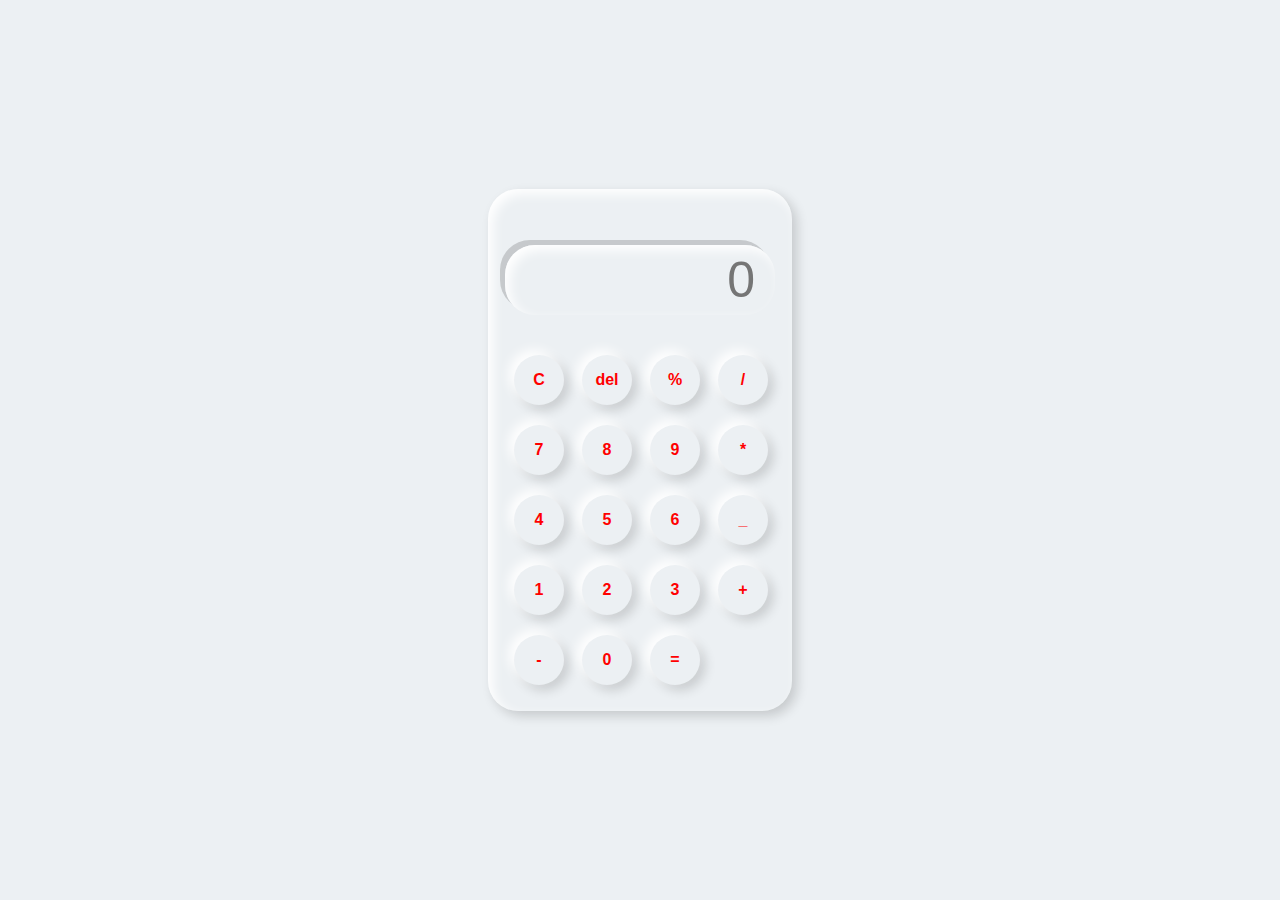
==== calculator.html @ 424ee86a "Rename html+js to calculator.html" ====
<!DOCTYPE html>
<html lang="en">
<head>
    <meta charset="UTF-8">
    <meta http-equiv="X-UA-Compatible" content="IE=edge">
    <meta name="viewport" content="width=device-width, initial-scale=1.0">
    <link rel="stylesheet" href="calculator.css">
    <title>Calculator</title>
</head>
<body>
   <div class="container" >
       <div class="calculator">
            <input type="text" placeholder="0" id="output-screen">
            <button onclick="bersihkan()">C</button>
            <button onclick="del()">del</button>
            <button onclick="display('%')">%</button>
            <button onclick="display('/')">/</button>
            <button onclick="display('7')">7</button>
            <button onclick="display('8')">8</button>
            <button onclick="display('9')">9</button>
            <button onclick="display('*')">*</button>
            <button onclick="display('4')">4</button>
            <button onclick="display('5')">5</button>
            <button onclick="display('6')">6</button>
            <button onclick="display('_')">_</button>
            <button onclick="display('1')">1</button>
            <button onclick="display('2')">2</button>
            <button onclick="display('3')">3</button>
            <button onclick="display('+')">+</button>
            <button onclick="display('-')">-</button>
            <button onclick="display('0')">0</button>
            <button onclick="calculator()" class="hasil">=</button>
        </div>
   </div> 
   <script>
       let outputscreen = document.getElemetById("output-screen");
       function display(num){
           outputscreen.value += num;
       }
       function calculator(){
           try{
               outputscreen.value = eval(outputscreen.value);
           }
           catch(err){
               alert("invalid")
           }
       }
       function bersihkan(){
           outputscreen.value = "";
       }
       function del(){
           outputscreen.value = outputscreen.value.slice(0,-1);
       }
   </script>
</body>
</html>
---- calculator.css ----
* {
    margin: 0px;
    box-sizing: border-box;
    font-family: sans-serif;
    outline: none;
    padding: 0px;
    background-color: #ecf0f3;
}

.container{
    display: flex;
    height: 100vh;
    align-items: center;
    justify-content: center;
}

.calculator{
    padding: 16px;
    border-radius: 30px;
    background-color: #ecf0f3;
    display: grid;
    grid-template-columns: repeat(4, 68px);
    box-shadow: inset 5px 5px 12px  #fff, 5px 5px 12px rgba(0, 0, 0, 0.16);
}

input{
    height: 70px;
    width: 270px;
    grid-column: span 4;
    background-color: #ecf0f3 ;
    box-shadow: inset 5px 5px 12px #fff, -5px -5px rgba(0, 0, 0, 0.16);
    border: none;
    border-radius: 30px;
    color: rgb(70, 70, 70);
    font-size: 50px;
    text-align: end;
    margin: auto;
    margin-top: 40px;
    margin-bottom: 30px;
    padding: 20px;
}

button{
    background-color: #ecf0f3;
    height: 50px;
    width: 50px;
    border: none;
    border-radius: 50%;
    box-shadow: -5px -5px 12px #fff, 5px 5px 12px rgba(0, 0, 0, 0.16);
    margin: 10px;
    font-size: 16px;
    font-weight: bold;
    color: red;
}

button:hover(){
    background-color: red;
    color: white;
}

hasil{
    width: 115px;
    border-radius: 45px;
    box-shadow: inset -5px -5px 12px #fff, 5px 5px 12px rgba(0, 0, 0, 0.16);
    background-color: #ecf0f3;
}
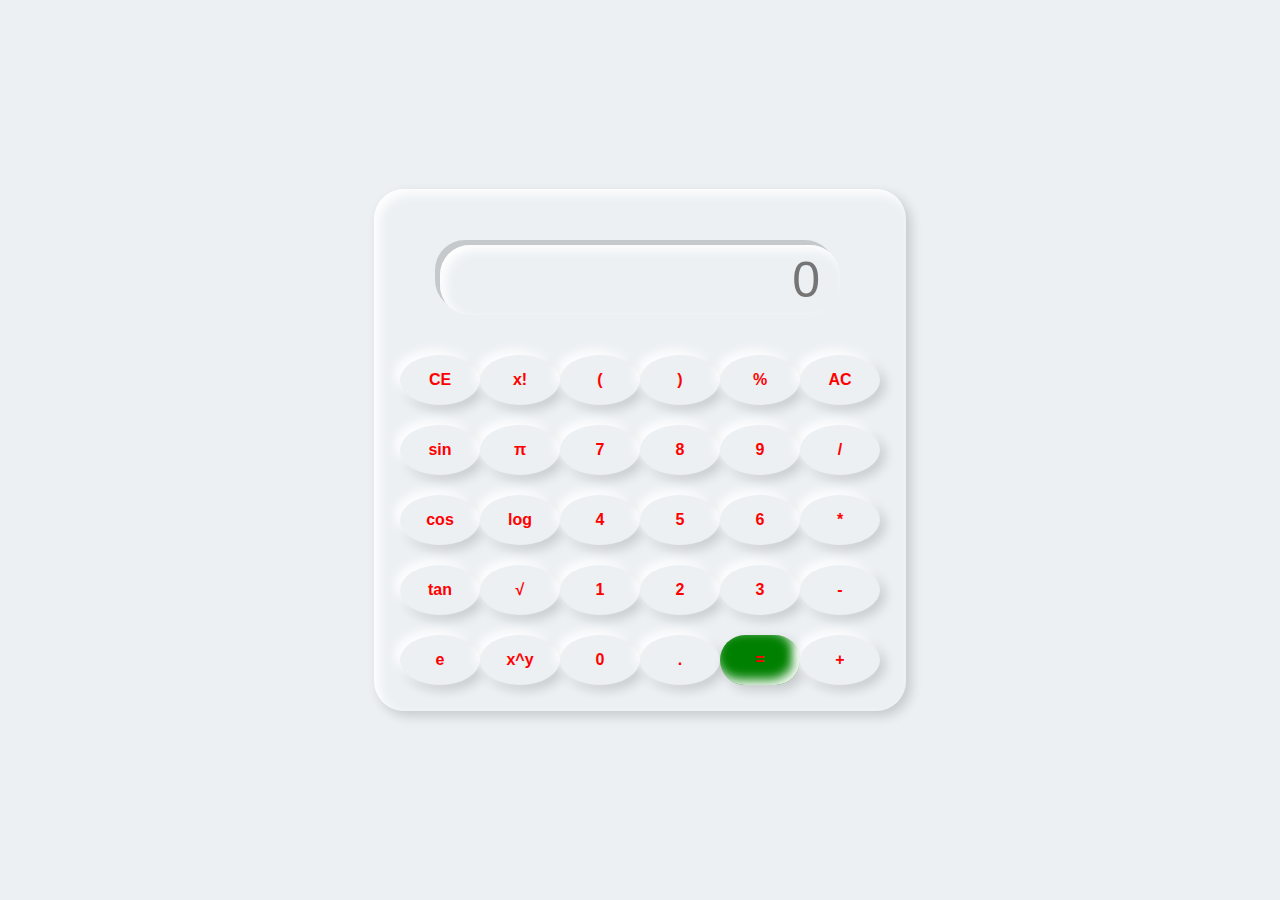
==== commit eb643dad: "Add files via upload" ====
--- a/calculator.html
+++ b/calculator.html
@@ -1,56 +1,105 @@
-<!DOCTYPE html>
-<html lang="en">
-<head>
-    <meta charset="UTF-8">
-    <meta http-equiv="X-UA-Compatible" content="IE=edge">
-    <meta name="viewport" content="width=device-width, initial-scale=1.0">
-    <link rel="stylesheet" href="calculator.css">
-    <title>Calculator</title>
-</head>
-<body>
-   <div class="container" >
-       <div class="calculator">
-            <input type="text" placeholder="0" id="output-screen">
-            <button onclick="bersihkan()">C</button>
-            <button onclick="del()">del</button>
-            <button onclick="display('%')">%</button>
-            <button onclick="display('/')">/</button>
-            <button onclick="display('7')">7</button>
-            <button onclick="display('8')">8</button>
-            <button onclick="display('9')">9</button>
-            <button onclick="display('*')">*</button>
-            <button onclick="display('4')">4</button>
-            <button onclick="display('5')">5</button>
-            <button onclick="display('6')">6</button>
-            <button onclick="display('_')">_</button>
-            <button onclick="display('1')">1</button>
-            <button onclick="display('2')">2</button>
-            <button onclick="display('3')">3</button>
-            <button onclick="display('+')">+</button>
-            <button onclick="display('-')">-</button>
-            <button onclick="display('0')">0</button>
-            <button onclick="calculator()" class="hasil">=</button>
-        </div>
-   </div> 
-   <script>
-       let outputscreen = document.getElemetById("output-screen");
-       function display(num){
-           outputscreen.value += num;
-       }
-       function calculator(){
-           try{
-               outputscreen.value = eval(outputscreen.value);
-           }
-           catch(err){
-               alert("invalid")
-           }
-       }
-       function bersihkan(){
-           outputscreen.value = "";
-       }
-       function del(){
-           outputscreen.value = outputscreen.value.slice(0,-1);
-       }
-   </script>
-</body>
-</html>
+<!DOCTYPE html>
+<html lang="en">
+<head>
+    <meta charset="UTF-8">
+    <meta http-equiv="X-UA-Compatible" content="IE=edge">
+    <meta name="viewport" content="width=device-width, initial-scale=1.0">
+    <link rel="stylesheet" href="calculator.css">
+    <title>Calculator</title>
+</head>
+<body>
+   <div class="container" >
+       <div class="calculator">
+            <input type="text" placeholder="0" id="output-screen">
+            <button onclick="del()">CE</button>
+            <button onclick="fact()">x!</button>
+            <button onclick="display('(')">(</button>
+            <button onclick="display(')')">)</button>
+            <button onclick="display('%')">%</button>
+            <button onclick="backspc()">AC</button>
+            <button onclick="sin()">sin</button>
+            <button onclick="pi()">π</button>
+            <button onclick="display('7')">7</button>
+            <button onclick="display('8')">8</button>
+            <button onclick="display('9')">9</button>
+            <button onclick="display('/')">/</button>
+            <button onclick="cos()">cos</button>
+            <button onclick="log()">log</button>
+            <button onclick="display('4')">4</button>
+            <button onclick="display('5')">5</button>
+            <button onclick="display('6')">6</button>
+            <button onclick="display('*')">*</button>
+            <button onclick="tan()">tan</button>
+             <button onclick="sqrt()">√</button>
+            <button onclick="display('1')">1</button>
+            <button onclick="display('2')">2</button>
+             <button onclick="display('3')">3</button>
+            <button onclick="display('-')">-</button>
+            <button onclick="e()">e</button>
+            <button onclick="pow()">x^y</button>
+            <button onclick="display('0')">0</button>
+            <button onclick="display('.')">.</button>
+            <button onclick="calculator()" class="hasil">=</button>
+             <button onclick="display('+')">+</button>
+        </div>
+   </div> 
+   <script>
+       let outputscreen = document.getElementById("output-screen");
+       function display(num){
+           outputscreen.value += num;
+       }
+       function calculator(){
+           try{
+               outputscreen.value = eval(outputscreen.value);
+           }
+           catch(err){
+               alert("invalid")
+           }
+       }
+       function del(){
+           outputscreen.value = "";
+       }
+       function backspc(){
+           outputscreen.value = outputscreen.value.slice(0,-1);
+       }
+       function sin(){
+           outputscreen.value = Math.sin(outputscreen.value);
+       }
+        function cos(){
+           outputscreen.value = Math.cos(outputscreen.value);
+        }
+       function tan(){
+           outputscreen.value = Math.tan(outputscreen.value);
+        }
+        function sin(){
+           outputscreen.value = Math.sin(outputscreen.value);
+        }
+        function log(){
+            outputscreen.value = Math.log(outputscreen.value);
+        }
+        function sqrt(){
+           outputscreen.value = Math.sqrt(outputscreen.value,2);
+       }
+        function pow(){
+           outputscreen.value = Math.pow(outputscreen.value,2);
+       }
+        function pi(){
+           outputscreen.value = 3.14159265359;
+       }
+        function e(){
+           outputscreen.value = 2.71828182846;
+       }
+       function fact(){
+           var i, num, f;
+           f=1;
+           num=outputscreen.value;
+           for(i=1; i<=num; i++){
+               f=f*i;
+           }
+           i=i-1;
+           outputscreen.value = f;
+        }
+
+   </script>
+</body>
+</html>--- a/calculator.css
+++ b/calculator.css
@@ -19,14 +19,14 @@
     border-radius: 30px;
     background-color: #ecf0f3;
     display: grid;
-    grid-template-columns: repeat(4, 68px);
+    grid-template-columns: repeat(5, 80px);
     box-shadow: inset 5px 5px 12px  #fff, 5px 5px 12px rgba(0, 0, 0, 0.16);
 }
 
 input{
     height: 70px;
-    width: 270px;
-    grid-column: span 4;
+    width: 400px;
+    grid-column: span 6;
     background-color: #ecf0f3 ;
     box-shadow: inset 5px 5px 12px #fff, -5px -5px rgba(0, 0, 0, 0.16);
     border: none;
@@ -43,7 +43,7 @@
 button{
     background-color: #ecf0f3;
     height: 50px;
-    width: 50px;
+    width: 80px;
     border: none;
     border-radius: 50%;
     box-shadow: -5px -5px 12px #fff, 5px 5px 12px rgba(0, 0, 0, 0.16);
@@ -53,14 +53,14 @@
     color: red;
 }
 
-button:hover(){
+button:hover{
     background-color: red;
     color: white;
 }
 
-hasil{
-    width: 115px;
+.hasil{
+    width: 80px;
     border-radius: 45px;
     box-shadow: inset -5px -5px 12px #fff, 5px 5px 12px rgba(0, 0, 0, 0.16);
-    background-color: #ecf0f3;
+    background-color: green;
 }